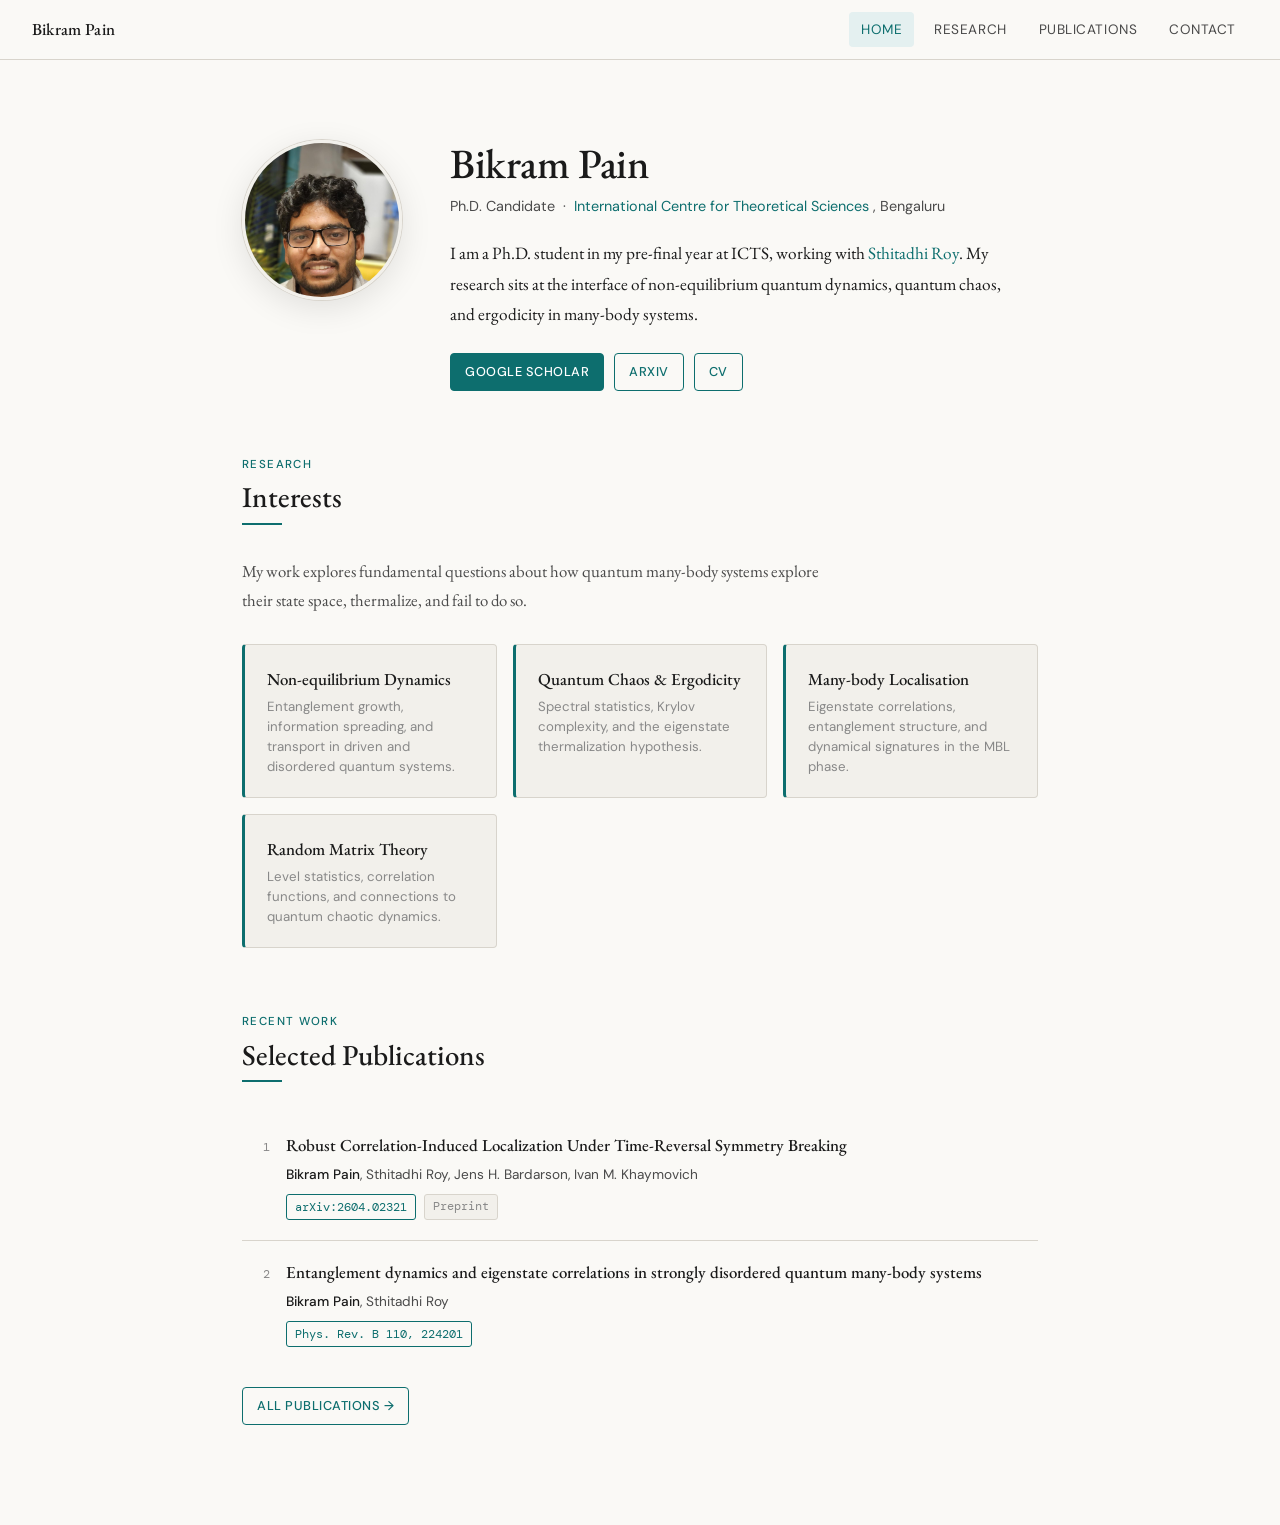
==== index.html @ bce470b9 "Update link to Sthitadhi Roy's profile" ====
<!DOCTYPE html>
<html lang="en">
<head>
  <meta charset="UTF-8">
  <meta name="viewport" content="width=device-width, initial-scale=1.0">
  <title>Bikram Pain</title>
  <link rel="stylesheet" href="style.css">
</head>
<body>

<nav>
  <a class="nav-brand" href="index.html">Bikram Pain</a>
  <div class="nav-links">
    <a href="index.html" class="active">Home</a>
    <a href="research.html">Research</a>
    <a href="publications.html">Publications</a>
    <a href="contact.html">Contact</a>
  </div>
</nav>

<main class="page">
  <section class="hero">
    <div class="hero-photo">
      <img src="profilepicwb.jpeg" alt="Bikram Pain">
    </div>
    <div class="hero-text">
      <h1>Bikram Pain</h1>
      <p class="hero-affil">
        Ph.D. Candidate &nbsp;·&nbsp;
        <a href="https://www.icts.res.in" target="_blank">
          International Centre for Theoretical Sciences
        </a>, Bengaluru
      </p>
      <p class="hero-bio">
        I am a Ph.D. student in my pre-final year at ICTS, working with
        <a href="https://icts.res.in/people/sthitadhi-roy" target="_blank" style="color:var(--teal);text-decoration:none;">Sthitadhi Roy</a>.
        My research sits at the interface of non-equilibrium quantum dynamics,
        quantum chaos, and ergodicity in many-body systems.
      </p>
      <div class="hero-links">
        <a class="btn btn-primary" href="https://scholar.google.com/citations?user=yWUe2VUAAAAJ&hl=en" target="_blank">
          Google Scholar
        </a>
        <a class="btn btn-outline" href="http://arxiv.org/a/pain_b_1" target="_blank">
          arXiv
        </a>
        <a class="btn btn-outline" href="https://drive.google.com/file/d/1TnZN9nhQQeBYiiFIgnc3pZ9tNaSdYTvN/view?usp=sharing" target="_blank">
          CV
        </a>
      </div>
    </div>
  </section>

  <!-- Quick summary of research interests on home page -->
  <section style="margin-top:64px;">
    <p class="section-label">Research</p>
    <h2 class="section-title">Interests</h2>
    <div class="divider"></div>
    <p style="font-family:var(--serif);font-size:1.05rem;color:var(--ink-2);max-width:600px;margin-bottom:28px;line-height:1.75;">
      My work explores fundamental questions about how quantum many-body systems
      explore their state space, thermalize, and fail to do so.
    </p>
    <div class="interest-grid">
      <div class="interest-card">
        <h3>Non-equilibrium Dynamics</h3>
        <p>Entanglement growth, information spreading, and transport in driven and disordered quantum systems.</p>
      </div>
      <div class="interest-card">
        <h3>Quantum Chaos &amp; Ergodicity</h3>
        <p>Spectral statistics, Krylov complexity, and the eigenstate thermalization hypothesis.</p>
      </div>
      <div class="interest-card">
        <h3>Many-body Localisation</h3>
        <p>Eigenstate correlations, entanglement structure, and dynamical signatures in the MBL phase.</p>
      </div>
      <div class="interest-card">
        <h3>Random Matrix Theory</h3>
        <p>Level statistics, correlation functions, and connections to quantum chaotic dynamics.</p>
      </div>
    </div>
  </section>

  <!-- Recent publications teaser -->
  <section style="margin-top:64px;">
    <p class="section-label">Recent work</p>
    <h2 class="section-title">Selected Publications</h2>
    <div class="divider"></div>
    <div class="pub-list">

      <div class="pub-item">
        <span class="pub-num">1</span>
        <div class="pub-body">
          <p class="pub-title">Robust Correlation-Induced Localization Under Time-Reversal Symmetry Breaking</p>
          <p class="pub-authors"><em>Bikram Pain</em>, Sthitadhi Roy, Jens H. Bardarson, Ivan M. Khaymovich</p>
          <div class="pub-links">
            <a class="pub-link" href="https://arxiv.org/abs/2604.02321" target="_blank">arXiv:2604.02321</a>
            <span class="pub-tag">Preprint</span>
          </div>
        </div>
      </div>

      <div class="pub-item">
        <span class="pub-num">2</span>
        <div class="pub-body">
          <p class="pub-title">Entanglement dynamics and eigenstate correlations in strongly disordered quantum many-body systems</p>
          <p class="pub-authors"><em>Bikram Pain</em>, Sthitadhi Roy</p>
          <div class="pub-links">
            <a class="pub-link" href="https://journals.aps.org/prb/abstract/10.1103/PhysRevB.110.224201" target="_blank">Phys. Rev. B 110, 224201</a>
          </div>
        </div>
      </div>

    </div>
    <div style="margin-top:20px;">
      <a class="btn btn-outline" href="publications.html">All publications →</a>
    </div>
  </section>
</main>

</body>
</html>
---- style.css ----
@import url('https://fonts.googleapis.com/css2?family=EB+Garamond:ital,wght@0,400;0,500;0,600;1,400;1,500&family=DM+Sans:wght@300;400;500&family=DM+Mono:wght@400;500&display=swap');

/* ─── TOKENS ─────────────────────────────────────────── */
:root {
  --ink:      #1a1a1a;
  --ink-2:    #4a4a4a;
  --ink-3:    #888;
  --paper:    #faf9f6;
  --paper-2:  #f2f0eb;
  --teal:     #0d6e6e;
  --teal-light: #e4f0f0;
  --teal-dim: #0a5858;
  --rule:     #d8d4cc;
  --serif:    'EB Garamond', Georgia, serif;
  --sans:     'DM Sans', system-ui, sans-serif;
  --mono:     'DM Mono', monospace;
  --radius:   4px;
  --max:      860px;
  --nav-h:    60px;
}

/* ─── RESET ──────────────────────────────────────────── */
*, *::before, *::after { box-sizing: border-box; margin: 0; padding: 0; }
html { scroll-behavior: smooth; }

body {
  font-family: var(--sans);
  font-size: 16px;
  line-height: 1.7;
  color: var(--ink);
  background: var(--paper);
  -webkit-font-smoothing: antialiased;
}

/* ─── NAV ────────────────────────────────────────────── */
nav {
  position: sticky;
  top: 0;
  z-index: 100;
  background: var(--paper);
  border-bottom: 1px solid var(--rule);
  height: var(--nav-h);
  display: flex;
  align-items: center;
  justify-content: space-between;
  padding: 0 32px;
  backdrop-filter: blur(8px);
}

.nav-brand {
  font-family: var(--serif);
  font-size: 1.05rem;
  font-weight: 500;
  color: var(--ink);
  text-decoration: none;
  letter-spacing: 0.01em;
}

.nav-links {
  display: flex;
  gap: 8px;
}

nav a:not(.nav-brand) {
  color: var(--ink-2);
  text-decoration: none;
  font-size: 0.85rem;
  font-weight: 400;
  letter-spacing: 0.04em;
  text-transform: uppercase;
  padding: 6px 12px;
  border-radius: var(--radius);
  transition: color 0.15s, background 0.15s;
}

nav a:not(.nav-brand):hover,
nav a:not(.nav-brand).active {
  color: var(--teal);
  background: var(--teal-light);
}

/* ─── PAGE WRAPPER ───────────────────────────────────── */
.page {
  max-width: var(--max);
  margin: 0 auto;
  padding: 60px 32px 100px;
  animation: fadeUp 0.4s ease both;
}

@keyframes fadeUp {
  from { opacity: 0; transform: translateY(12px); }
  to   { opacity: 1; transform: translateY(0); }
}

/* ─── HOME HERO ──────────────────────────────────────── */
.hero {
  display: grid;
  grid-template-columns: 160px 1fr;
  gap: 48px;
  align-items: start;
  padding-top: 20px;
}

.hero-photo {
  position: relative;
}

.hero-photo img {
  width: 160px;
  height: 160px;
  border-radius: 50%;
  object-fit: cover;
  object-position: top;
  display: block;
  border: 3px solid var(--paper-2);
  box-shadow: 0 0 0 1px var(--rule), 0 8px 32px rgba(0,0,0,0.10);
}

.hero-text h1 {
  font-family: var(--serif);
  font-size: 2.6rem;
  font-weight: 500;
  line-height: 1.15;
  letter-spacing: -0.01em;
  margin-bottom: 6px;
}

.hero-affil {
  font-size: 0.9rem;
  color: var(--ink-2);
  margin-bottom: 20px;
}

.hero-affil a {
  color: var(--teal);
  text-decoration: none;
}

.hero-affil a:hover { text-decoration: underline; }

.hero-bio {
  font-family: var(--serif);
  font-size: 1.08rem;
  color: var(--ink);
  line-height: 1.75;
  max-width: 560px;
  margin-bottom: 24px;
}

.hero-links {
  display: flex;
  gap: 10px;
  flex-wrap: wrap;
}

/* ─── BUTTONS ────────────────────────────────────────── */
.btn {
  display: inline-flex;
  align-items: center;
  gap: 6px;
  font-family: var(--sans);
  font-size: 0.8rem;
  font-weight: 500;
  letter-spacing: 0.04em;
  text-transform: uppercase;
  text-decoration: none;
  padding: 7px 14px;
  border-radius: var(--radius);
  transition: all 0.15s;
  border: 1.5px solid transparent;
}

.btn-primary {
  background: var(--teal);
  color: white;
  border-color: var(--teal);
}
.btn-primary:hover { background: var(--teal-dim); border-color: var(--teal-dim); }

.btn-outline {
  background: transparent;
  color: var(--teal);
  border-color: var(--teal);
}
.btn-outline:hover { background: var(--teal-light); }

/* ─── SECTION HEADINGS ───────────────────────────────── */
.section-label {
  font-family: var(--sans);
  font-size: 0.72rem;
  font-weight: 500;
  letter-spacing: 0.12em;
  text-transform: uppercase;
  color: var(--teal);
  margin-bottom: 6px;
}

.section-title {
  font-family: var(--serif);
  font-size: 1.8rem;
  font-weight: 500;
  color: var(--ink);
  margin-bottom: 8px;
  line-height: 1.2;
}

.divider {
  width: 40px;
  height: 2px;
  background: var(--teal);
  margin-bottom: 32px;
}

/* ─── RESEARCH PAGE ──────────────────────────────────── */
.research-intro {
  font-family: var(--serif);
  font-size: 1.08rem;
  color: var(--ink-2);
  max-width: 640px;
  margin-bottom: 40px;
  line-height: 1.75;
}

.interest-grid {
  display: grid;
  grid-template-columns: repeat(auto-fill, minmax(240px, 1fr));
  gap: 16px;
  margin-top: 12px;
}

.interest-card {
  background: var(--paper-2);
  border: 1px solid var(--rule);
  border-left: 3px solid var(--teal);
  border-radius: var(--radius);
  padding: 20px 22px;
  transition: box-shadow 0.15s, transform 0.15s;
}

.interest-card:hover {
  box-shadow: 0 4px 20px rgba(0,0,0,0.07);
  transform: translateY(-2px);
}

.interest-card h3 {
  font-family: var(--serif);
  font-size: 1.05rem;
  font-weight: 500;
  color: var(--ink);
  margin-bottom: 4px;
}

.interest-card p {
  font-size: 0.83rem;
  color: var(--ink-3);
  line-height: 1.5;
}

/* ─── PUBLICATIONS ───────────────────────────────────── */
.pub-section-label {
  font-family: var(--sans);
  font-size: 0.72rem;
  font-weight: 500;
  letter-spacing: 0.12em;
  text-transform: uppercase;
  color: var(--ink-3);
  margin: 40px 0 16px;
  display: flex;
  align-items: center;
  gap: 12px;
}

.pub-section-label::after {
  content: '';
  flex: 1;
  height: 1px;
  background: var(--rule);
}

.pub-list {
  display: flex;
  flex-direction: column;
  gap: 0;
}

.pub-item {
  display: grid;
  grid-template-columns: 28px 1fr;
  gap: 0 16px;
  padding: 20px 0;
  border-bottom: 1px solid var(--rule);
  animation: fadeUp 0.3s ease both;
}

.pub-item:last-child { border-bottom: none; }

.pub-num {
  font-family: var(--mono);
  font-size: 0.75rem;
  color: var(--ink-3);
  padding-top: 3px;
  text-align: right;
}

.pub-body {}

.pub-title {
  font-family: var(--serif);
  font-size: 1.05rem;
  font-weight: 500;
  color: var(--ink);
  line-height: 1.4;
  margin-bottom: 5px;
}

.pub-authors {
  font-size: 0.85rem;
  color: var(--ink-2);
  margin-bottom: 8px;
}

.pub-authors em { 
  font-style: normal;
  font-weight: 500;
  color: var(--ink);
}

.pub-links {
  display: flex;
  gap: 8px;
  flex-wrap: wrap;
}

.pub-link {
  font-family: var(--mono);
  font-size: 0.75rem;
  color: var(--teal);
  text-decoration: none;
  padding: 2px 8px;
  border: 1px solid var(--teal);
  border-radius: 3px;
  transition: background 0.12s, color 0.12s;
}

.pub-link:hover {
  background: var(--teal);
  color: white;
}

.pub-tag {
  font-family: var(--mono);
  font-size: 0.72rem;
  color: var(--ink-3);
  padding: 2px 8px;
  background: var(--paper-2);
  border: 1px solid var(--rule);
  border-radius: 3px;
}

/* ─── CONTACT PAGE ───────────────────────────────────── */
.contact-grid {
  display: grid;
  grid-template-columns: 1fr 1fr;
  gap: 24px;
  margin-top: 12px;
}

.contact-card {
  background: var(--paper-2);
  border: 1px solid var(--rule);
  border-radius: var(--radius);
  padding: 24px 28px;
}

.contact-card-label {
  font-size: 0.72rem;
  font-weight: 500;
  letter-spacing: 0.1em;
  text-transform: uppercase;
  color: var(--ink-3);
  margin-bottom: 8px;
}

.contact-card a {
  font-family: var(--mono);
  font-size: 0.9rem;
  color: var(--teal);
  text-decoration: none;
  word-break: break-all;
}

.contact-card a:hover { text-decoration: underline; }

.contact-card p {
  font-size: 0.9rem;
  color: var(--ink-2);
}

/* ─── RESPONSIVE ─────────────────────────────────────── */
@media (max-width: 640px) {
  .page { padding: 40px 20px 80px; }
  nav { padding: 0 20px; }
  .hero { grid-template-columns: 1fr; gap: 24px; }
  .hero-photo img { width: 120px; height: 120px; }
  .hero-text h1 { font-size: 2rem; }
  .contact-grid { grid-template-columns: 1fr; }
  .interest-grid { grid-template-columns: 1fr; }
}
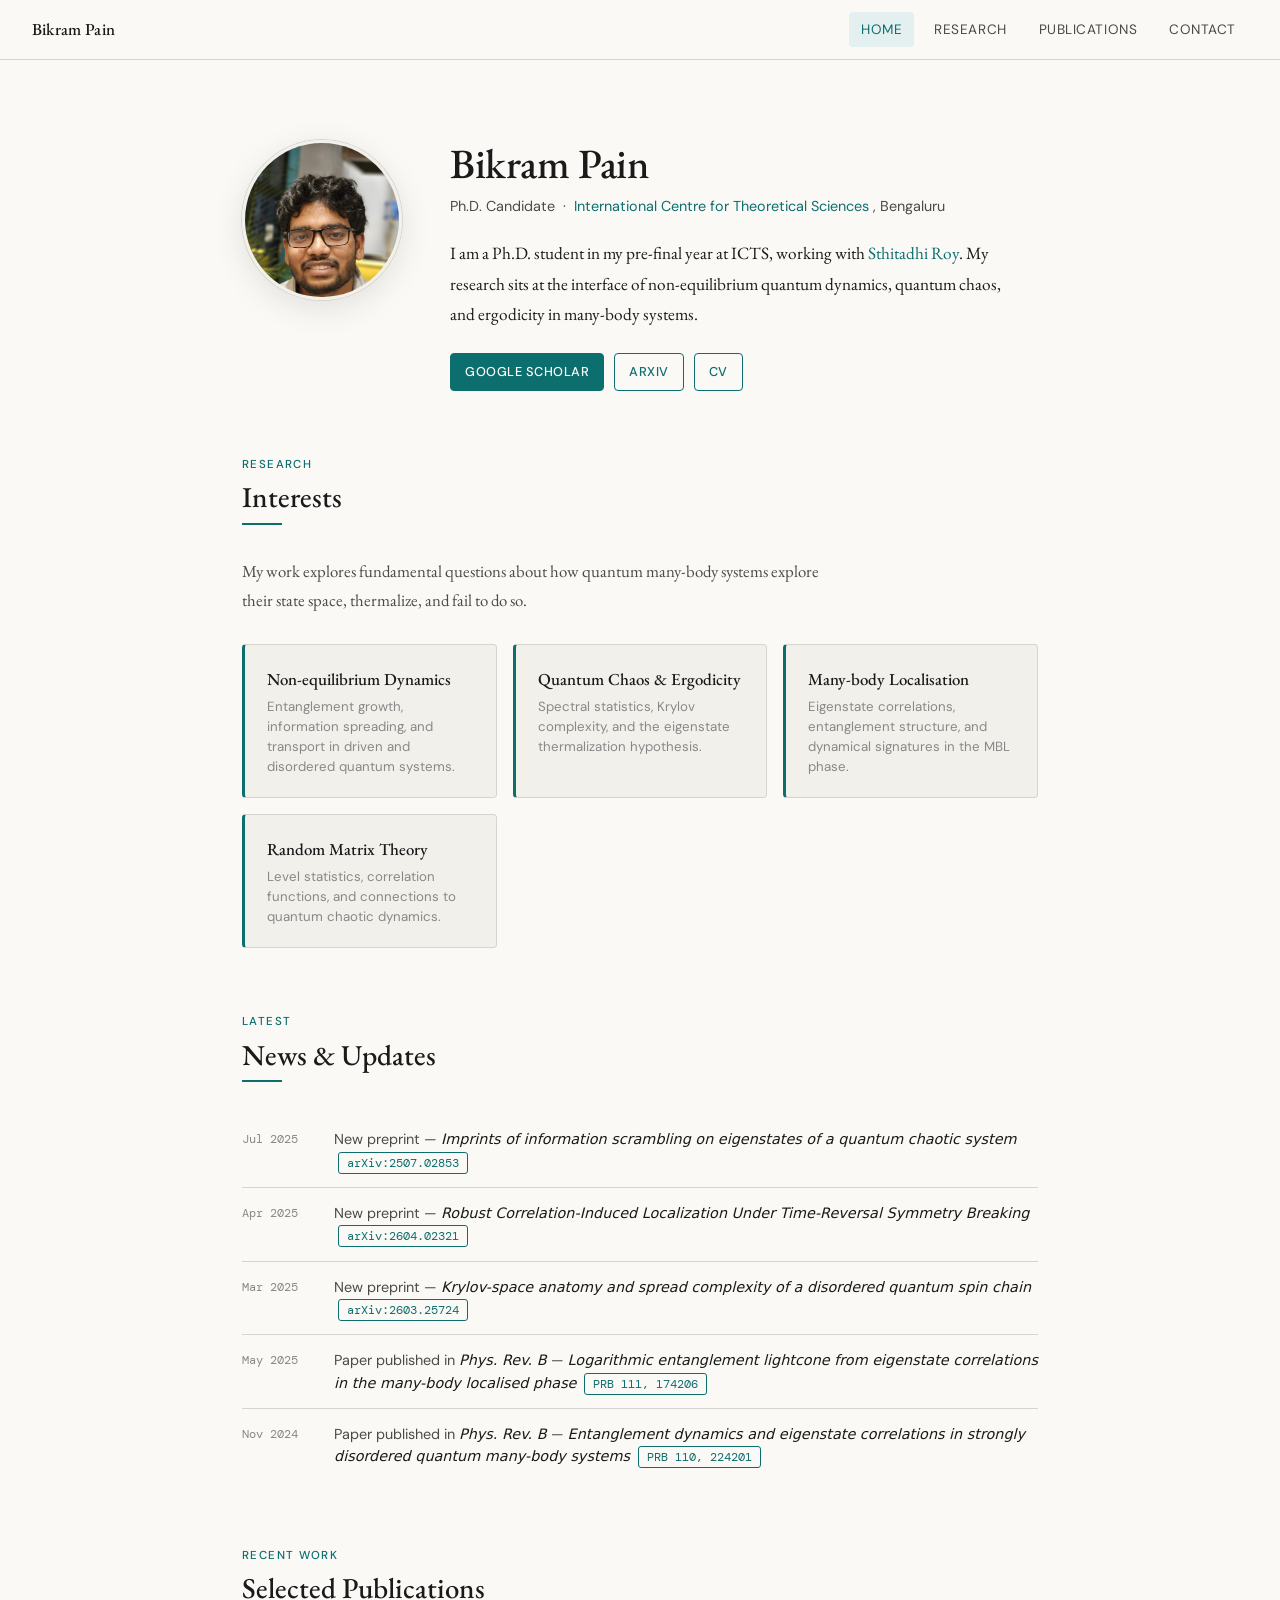
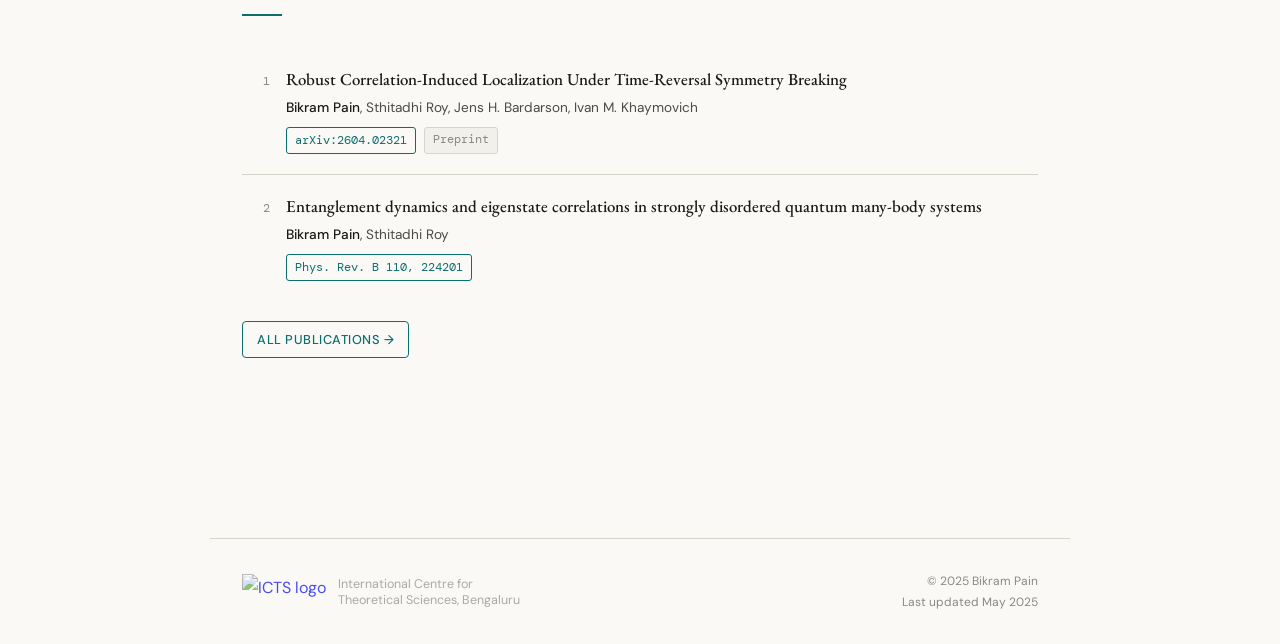
==== commit cca3e7d5: "Add files via upload" ====
--- a/index.html
+++ b/index.html
@@ -5,6 +5,7 @@
   <meta name="viewport" content="width=device-width, initial-scale=1.0">
   <title>Bikram Pain</title>
   <link rel="stylesheet" href="style.css">
+  <link rel="icon" type="image/svg+xml" href="favicon.svg">
 </head>
 <body>
 
@@ -33,7 +34,7 @@
       </p>
       <p class="hero-bio">
         I am a Ph.D. student in my pre-final year at ICTS, working with
-        <a href="https://icts.res.in/people/sthitadhi-roy" target="_blank" style="color:var(--teal);text-decoration:none;">Sthitadhi Roy</a>.
+        <a href="https://home.icts.res.in/~sthitadhi/" target="_blank" style="color:var(--teal);text-decoration:none;">Sthitadhi Roy</a>.
         My research sits at the interface of non-equilibrium quantum dynamics,
         quantum chaos, and ergodicity in many-body systems.
       </p>
@@ -80,6 +81,56 @@
     </div>
   </section>
 
+  <!-- News & Updates -->
+  <section style="margin-top:64px;">
+    <p class="section-label">Latest</p>
+    <h2 class="section-title">News &amp; Updates</h2>
+    <div class="divider"></div>
+    <div class="news-list">
+
+      <div class="news-item">
+        <span class="news-date">Jul 2025</span>
+        <div class="news-body">
+          New preprint — <em>Imprints of information scrambling on eigenstates of a quantum chaotic system</em>
+          &nbsp;<a class="pub-link" href="https://arxiv.org/abs/2507.02853" target="_blank">arXiv:2507.02853</a>
+        </div>
+      </div>
+
+      <div class="news-item">
+        <span class="news-date">Apr 2025</span>
+        <div class="news-body">
+          New preprint — <em>Robust Correlation-Induced Localization Under Time-Reversal Symmetry Breaking</em>
+          &nbsp;<a class="pub-link" href="https://arxiv.org/abs/2604.02321" target="_blank">arXiv:2604.02321</a>
+        </div>
+      </div>
+
+      <div class="news-item">
+        <span class="news-date">Mar 2025</span>
+        <div class="news-body">
+          New preprint — <em>Krylov-space anatomy and spread complexity of a disordered quantum spin chain</em>
+          &nbsp;<a class="pub-link" href="https://arxiv.org/abs/2603.25724" target="_blank">arXiv:2603.25724</a>
+        </div>
+      </div>
+
+      <div class="news-item">
+        <span class="news-date">May 2025</span>
+        <div class="news-body">
+          Paper published in <em>Phys. Rev. B</em> — <em>Logarithmic entanglement lightcone from eigenstate correlations in the many-body localised phase</em>
+          &nbsp;<a class="pub-link" href="https://journals.aps.org/prb/abstract/10.1103/PhysRevB.111.174206" target="_blank">PRB 111, 174206</a>
+        </div>
+      </div>
+
+      <div class="news-item">
+        <span class="news-date">Nov 2024</span>
+        <div class="news-body">
+          Paper published in <em>Phys. Rev. B</em> — <em>Entanglement dynamics and eigenstate correlations in strongly disordered quantum many-body systems</em>
+          &nbsp;<a class="pub-link" href="https://journals.aps.org/prb/abstract/10.1103/PhysRevB.110.224201" target="_blank">PRB 110, 224201</a>
+        </div>
+      </div>
+
+    </div>
+  </section>
+
   <!-- Recent publications teaser -->
   <section style="margin-top:64px;">
     <p class="section-label">Recent work</p>
@@ -117,5 +168,13 @@
   </section>
 </main>
 
+<footer class="site-footer">
+  <a class="footer-icts" href="https://www.icts.res.in" target="_blank">
+    <img src="https://www.icts.res.in/sites/default/files/icts-logo.png" alt="ICTS logo">
+    <span>International Centre for<br>Theoretical Sciences, Bengaluru</span>
+  </a>
+  <p class="footer-meta">© 2025 Bikram Pain<br>Last updated May 2025</p>
+</footer>
+
 </body>
 </html>
--- a/style.css
+++ b/style.css
@@ -396,6 +396,85 @@
   color: var(--ink-2);
 }
 
+/* ─── NEWS ───────────────────────────────────────────── */
+.news-list {
+  display: flex;
+  flex-direction: column;
+}
+
+.news-item {
+  display: grid;
+  grid-template-columns: 72px 1fr;
+  gap: 0 20px;
+  padding: 14px 0;
+  border-bottom: 1px solid var(--rule);
+  font-size: 0.9rem;
+  line-height: 1.55;
+  animation: fadeUp 0.3s ease both;
+}
+
+.news-item:last-child { border-bottom: none; }
+
+.news-date {
+  font-family: var(--mono);
+  font-size: 0.75rem;
+  color: var(--ink-3);
+  padding-top: 2px;
+  white-space: nowrap;
+}
+
+.news-body {
+  color: var(--ink-2);
+}
+
+.news-body em {
+  font-style: italic;
+  color: var(--ink);
+}
+
+/* ─── FOOTER ─────────────────────────────────────────── */
+.site-footer {
+  border-top: 1px solid var(--rule);
+  margin-top: 80px;
+  padding: 32px 32px;
+  max-width: var(--max);
+  margin-left: auto;
+  margin-right: auto;
+  display: flex;
+  align-items: center;
+  justify-content: space-between;
+  gap: 20px;
+  flex-wrap: wrap;
+}
+
+.footer-icts {
+  display: flex;
+  align-items: center;
+  gap: 12px;
+  text-decoration: none;
+  opacity: 0.7;
+  transition: opacity 0.15s;
+}
+
+.footer-icts:hover { opacity: 1; }
+
+.footer-icts img {
+  height: 36px;
+  width: auto;
+}
+
+.footer-icts span {
+  font-size: 0.78rem;
+  color: var(--ink-3);
+  line-height: 1.3;
+}
+
+.footer-meta {
+  font-size: 0.75rem;
+  color: var(--ink-3);
+  text-align: right;
+}
+
 /* ─── RESPONSIVE ─────────────────────────────────────── */
 @media (max-width: 640px) {
   .page { padding: 40px 20px 80px; }
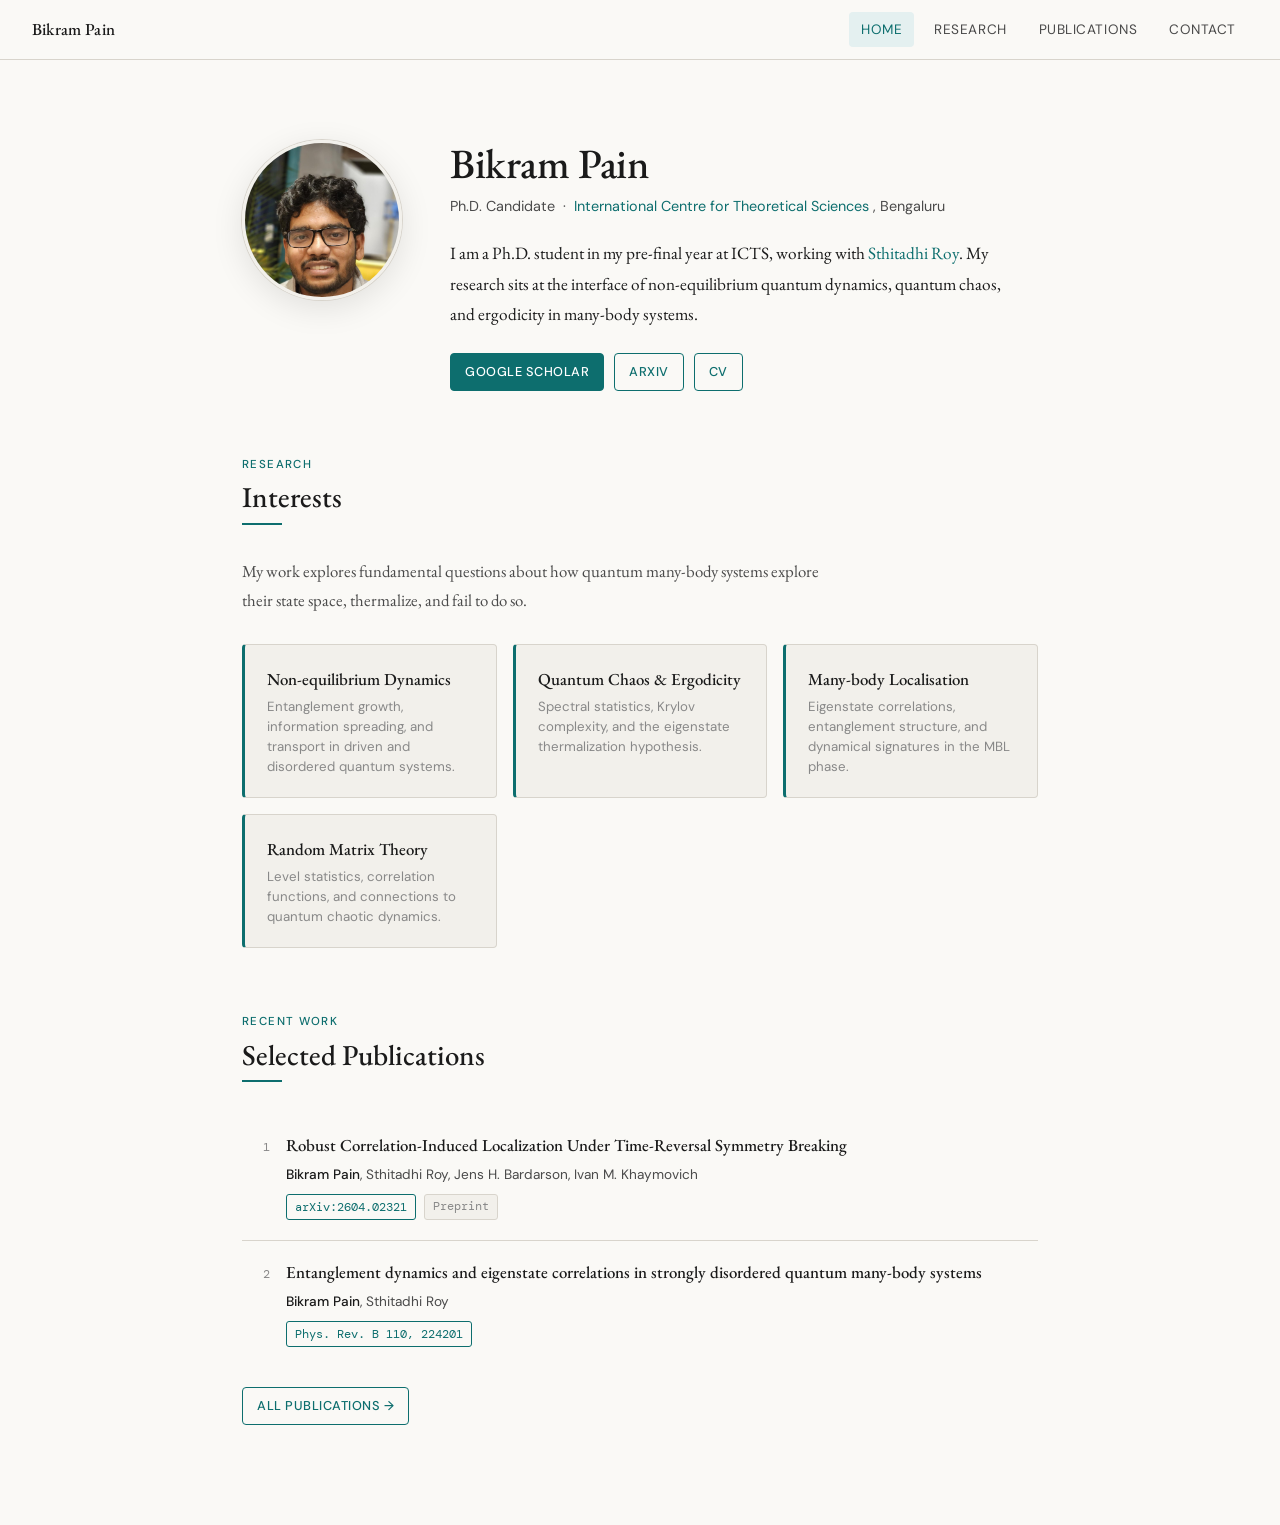
==== commit 1676ac11: "Add files via upload" ====
--- a/index.html
+++ b/index.html
@@ -5,7 +5,6 @@
   <meta name="viewport" content="width=device-width, initial-scale=1.0">
   <title>Bikram Pain</title>
   <link rel="stylesheet" href="style.css">
-  <link rel="icon" type="image/svg+xml" href="favicon.svg">
 </head>
 <body>
 
@@ -81,56 +80,6 @@
     </div>
   </section>
 
-  <!-- News & Updates -->
-  <section style="margin-top:64px;">
-    <p class="section-label">Latest</p>
-    <h2 class="section-title">News &amp; Updates</h2>
-    <div class="divider"></div>
-    <div class="news-list">
-
-      <div class="news-item">
-        <span class="news-date">Jul 2025</span>
-        <div class="news-body">
-          New preprint — <em>Imprints of information scrambling on eigenstates of a quantum chaotic system</em>
-          &nbsp;<a class="pub-link" href="https://arxiv.org/abs/2507.02853" target="_blank">arXiv:2507.02853</a>
-        </div>
-      </div>
-
-      <div class="news-item">
-        <span class="news-date">Apr 2025</span>
-        <div class="news-body">
-          New preprint — <em>Robust Correlation-Induced Localization Under Time-Reversal Symmetry Breaking</em>
-          &nbsp;<a class="pub-link" href="https://arxiv.org/abs/2604.02321" target="_blank">arXiv:2604.02321</a>
-        </div>
-      </div>
-
-      <div class="news-item">
-        <span class="news-date">Mar 2025</span>
-        <div class="news-body">
-          New preprint — <em>Krylov-space anatomy and spread complexity of a disordered quantum spin chain</em>
-          &nbsp;<a class="pub-link" href="https://arxiv.org/abs/2603.25724" target="_blank">arXiv:2603.25724</a>
-        </div>
-      </div>
-
-      <div class="news-item">
-        <span class="news-date">May 2025</span>
-        <div class="news-body">
-          Paper published in <em>Phys. Rev. B</em> — <em>Logarithmic entanglement lightcone from eigenstate correlations in the many-body localised phase</em>
-          &nbsp;<a class="pub-link" href="https://journals.aps.org/prb/abstract/10.1103/PhysRevB.111.174206" target="_blank">PRB 111, 174206</a>
-        </div>
-      </div>
-
-      <div class="news-item">
-        <span class="news-date">Nov 2024</span>
-        <div class="news-body">
-          Paper published in <em>Phys. Rev. B</em> — <em>Entanglement dynamics and eigenstate correlations in strongly disordered quantum many-body systems</em>
-          &nbsp;<a class="pub-link" href="https://journals.aps.org/prb/abstract/10.1103/PhysRevB.110.224201" target="_blank">PRB 110, 224201</a>
-        </div>
-      </div>
-
-    </div>
-  </section>
-
   <!-- Recent publications teaser -->
   <section style="margin-top:64px;">
     <p class="section-label">Recent work</p>
@@ -168,13 +117,5 @@
   </section>
 </main>
 
-<footer class="site-footer">
-  <a class="footer-icts" href="https://www.icts.res.in" target="_blank">
-    <img src="https://www.icts.res.in/sites/default/files/icts-logo.png" alt="ICTS logo">
-    <span>International Centre for<br>Theoretical Sciences, Bengaluru</span>
-  </a>
-  <p class="footer-meta">© 2025 Bikram Pain<br>Last updated May 2025</p>
-</footer>
-
 </body>
 </html>
--- a/style.css
+++ b/style.css
@@ -396,85 +396,6 @@
   color: var(--ink-2);
 }
 
-/* ─── NEWS ───────────────────────────────────────────── */
-.news-list {
-  display: flex;
-  flex-direction: column;
-}
-
-.news-item {
-  display: grid;
-  grid-template-columns: 72px 1fr;
-  gap: 0 20px;
-  padding: 14px 0;
-  border-bottom: 1px solid var(--rule);
-  font-size: 0.9rem;
-  line-height: 1.55;
-  animation: fadeUp 0.3s ease both;
-}
-
-.news-item:last-child { border-bottom: none; }
-
-.news-date {
-  font-family: var(--mono);
-  font-size: 0.75rem;
-  color: var(--ink-3);
-  padding-top: 2px;
-  white-space: nowrap;
-}
-
-.news-body {
-  color: var(--ink-2);
-}
-
-.news-body em {
-  font-style: italic;
-  color: var(--ink);
-}
-
-/* ─── FOOTER ─────────────────────────────────────────── */
-.site-footer {
-  border-top: 1px solid var(--rule);
-  margin-top: 80px;
-  padding: 32px 32px;
-  max-width: var(--max);
-  margin-left: auto;
-  margin-right: auto;
-  display: flex;
-  align-items: center;
-  justify-content: space-between;
-  gap: 20px;
-  flex-wrap: wrap;
-}
-
-.footer-icts {
-  display: flex;
-  align-items: center;
-  gap: 12px;
-  text-decoration: none;
-  opacity: 0.7;
-  transition: opacity 0.15s;
-}
-
-.footer-icts:hover { opacity: 1; }
-
-.footer-icts img {
-  height: 36px;
-  width: auto;
-}
-
-.footer-icts span {
-  font-size: 0.78rem;
-  color: var(--ink-3);
-  line-height: 1.3;
-}
-
-.footer-meta {
-  font-size: 0.75rem;
-  color: var(--ink-3);
-  text-align: right;
-}
-
 /* ─── RESPONSIVE ─────────────────────────────────────── */
 @media (max-width: 640px) {
   .page { padding: 40px 20px 80px; }
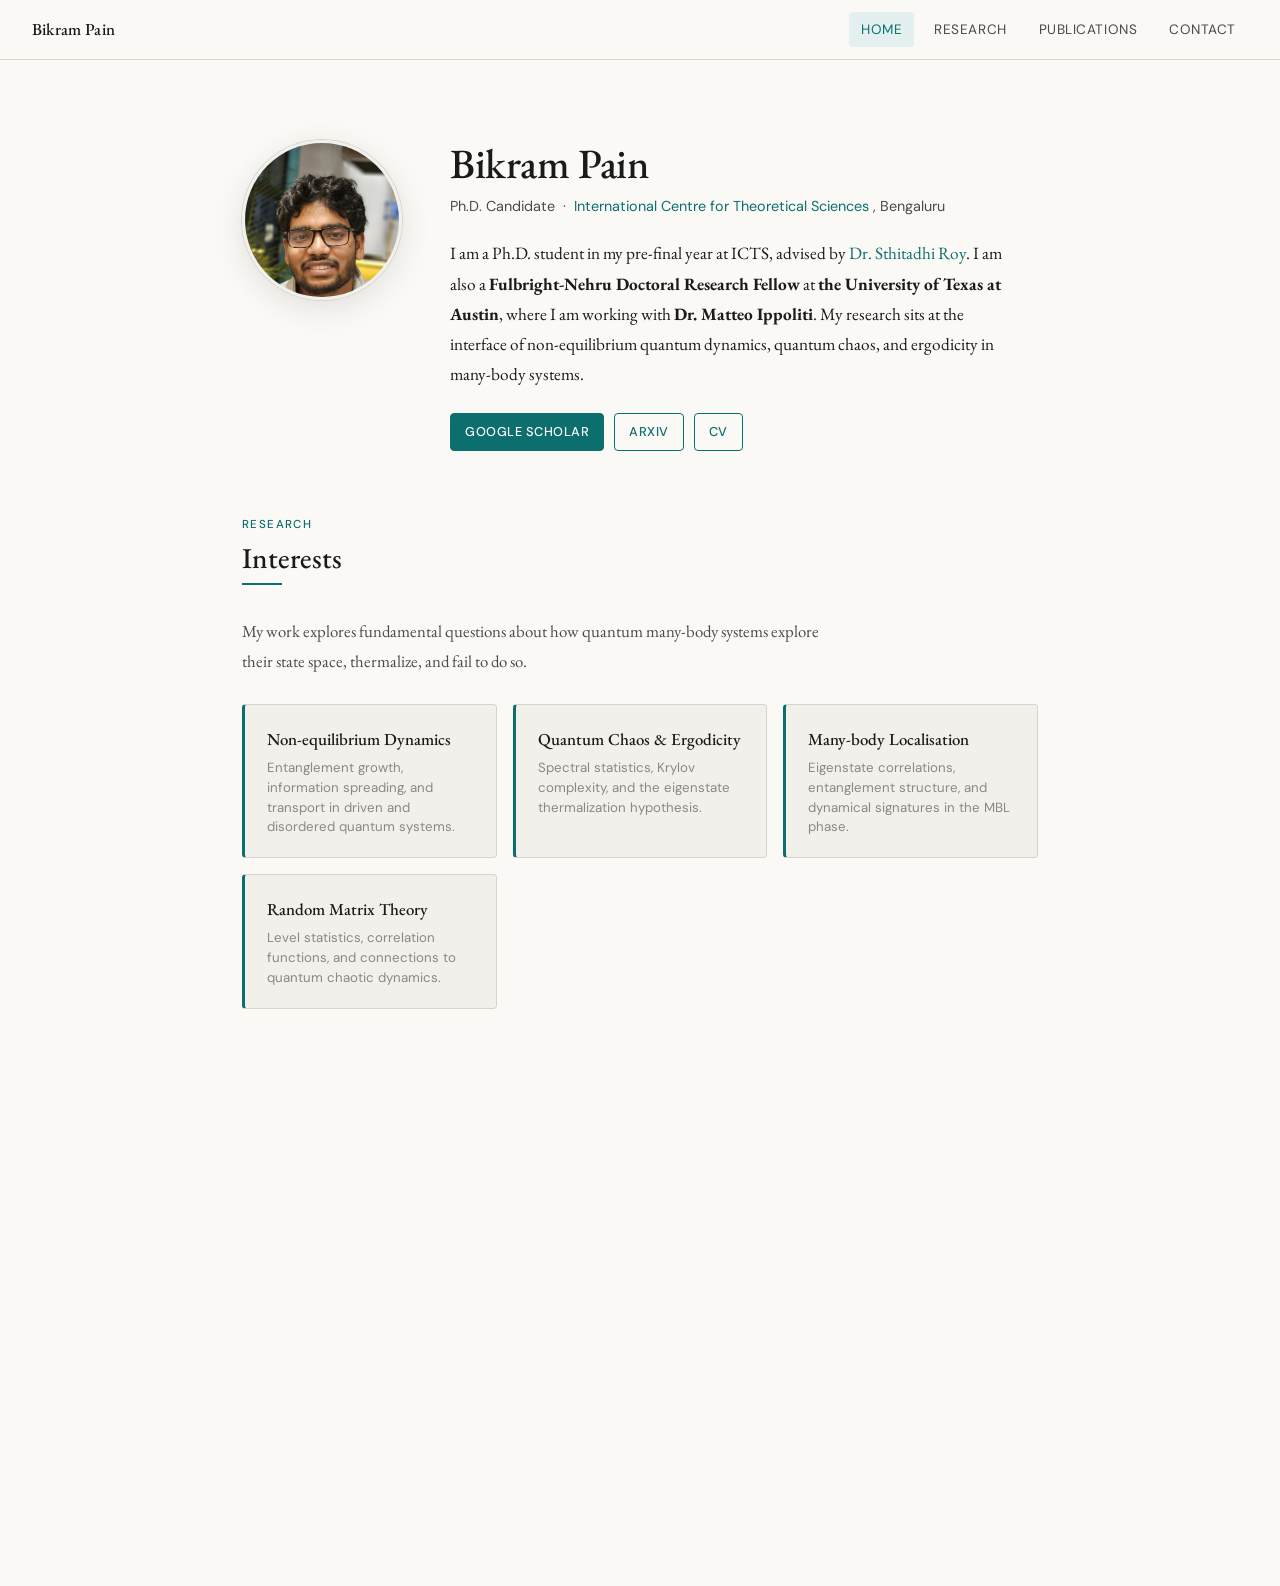
==== commit 93dc8cdc: "Revise hero bio with updated academic information Updated biography to include advisor and fellowshi" ====
--- a/index.html
+++ b/index.html
@@ -5,6 +5,7 @@
   <meta name="viewport" content="width=device-width, initial-scale=1.0">
   <title>Bikram Pain</title>
   <link rel="stylesheet" href="style.css">
+  <link rel="icon" type="image/svg+xml" href="favicon.svg">
 </head>
 <body>
 
@@ -31,12 +32,15 @@
           International Centre for Theoretical Sciences
         </a>, Bengaluru
       </p>
-      <p class="hero-bio">
-        I am a Ph.D. student in my pre-final year at ICTS, working with
-        <a href="https://home.icts.res.in/~sthitadhi/" target="_blank" style="color:var(--teal);text-decoration:none;">Sthitadhi Roy</a>.
-        My research sits at the interface of non-equilibrium quantum dynamics,
-        quantum chaos, and ergodicity in many-body systems.
-      </p>
+<p class="hero-bio">
+  I am a Ph.D. student in my pre-final year at ICTS, advised by
+  <a href="https://icts.res.in/people/sthitadhi-roy" target="_blank" style="color:var(--teal);text-decoration:none;">Dr. Sthitadhi Roy</a>.  I am also a <strong>Fulbright-Nehru Doctoral Research Fellow</strong> at
+  <strong>the University of Texas at Austin</strong>, where I am working with
+  <strong>Dr. Matteo Ippoliti</strong>.
+  My research sits at the interface of non-equilibrium quantum dynamics,
+  quantum chaos, and ergodicity in many-body systems.
+</p>
+
       <div class="hero-links">
         <a class="btn btn-primary" href="https://scholar.google.com/citations?user=yWUe2VUAAAAJ&hl=en" target="_blank">
           Google Scholar
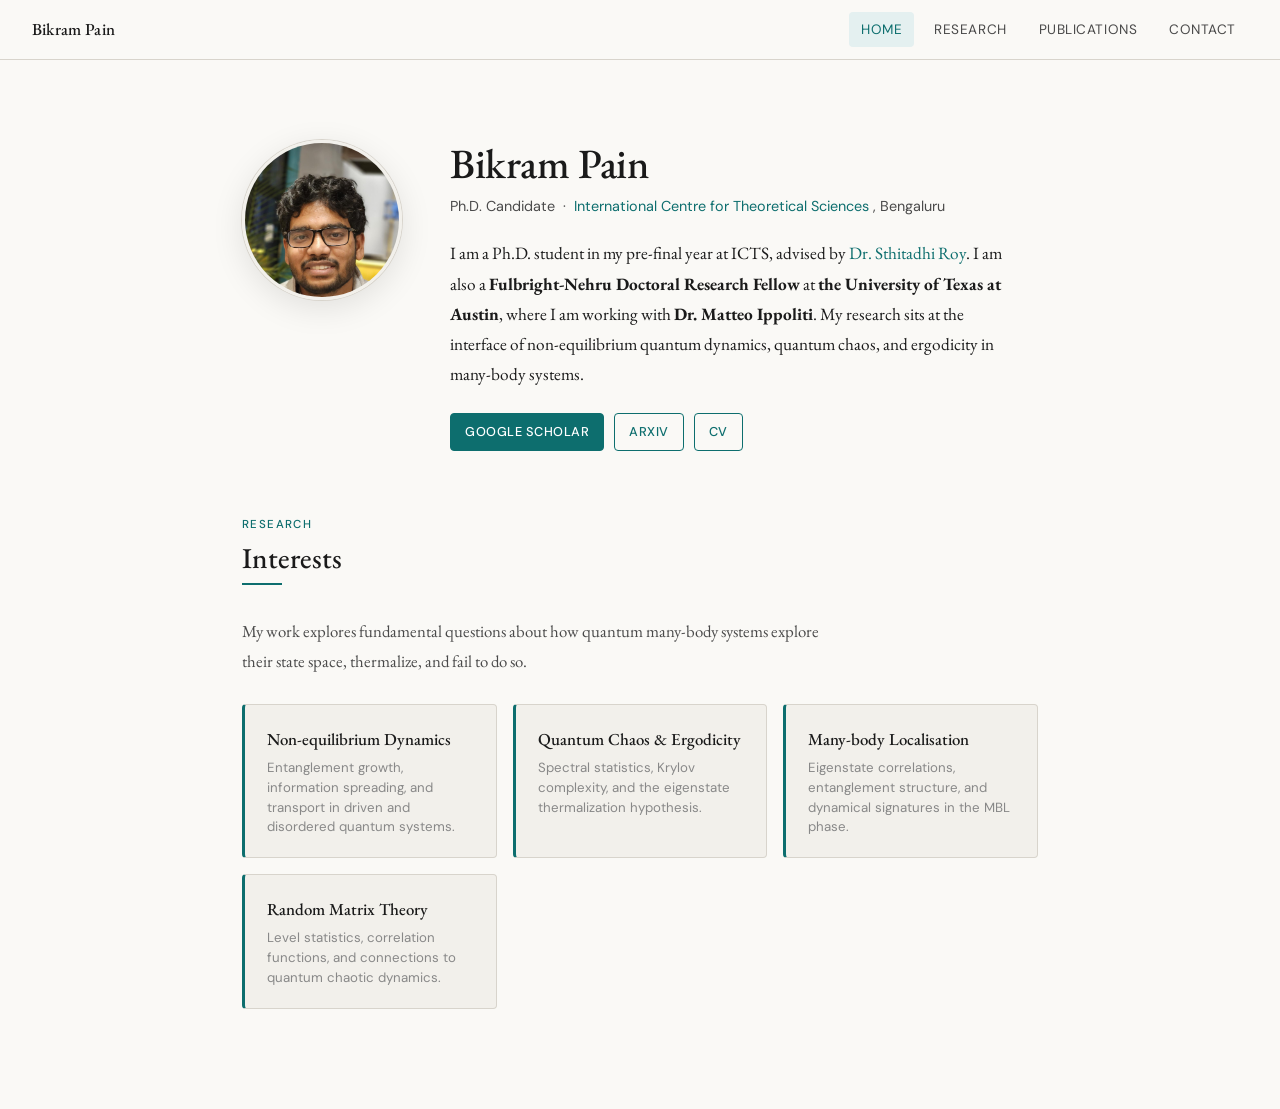
==== commit 790f4e3c: "Delete Recent Publications section from index.html Removed the Recent Publications section from the " ====
--- a/index.html
+++ b/index.html
@@ -84,42 +84,7 @@
     </div>
   </section>
 
-  <!-- Recent publications teaser -->
-  <section style="margin-top:64px;">
-    <p class="section-label">Recent work</p>
-    <h2 class="section-title">Selected Publications</h2>
-    <div class="divider"></div>
-    <div class="pub-list">
 
-      <div class="pub-item">
-        <span class="pub-num">1</span>
-        <div class="pub-body">
-          <p class="pub-title">Robust Correlation-Induced Localization Under Time-Reversal Symmetry Breaking</p>
-          <p class="pub-authors"><em>Bikram Pain</em>, Sthitadhi Roy, Jens H. Bardarson, Ivan M. Khaymovich</p>
-          <div class="pub-links">
-            <a class="pub-link" href="https://arxiv.org/abs/2604.02321" target="_blank">arXiv:2604.02321</a>
-            <span class="pub-tag">Preprint</span>
-          </div>
-        </div>
-      </div>
-
-      <div class="pub-item">
-        <span class="pub-num">2</span>
-        <div class="pub-body">
-          <p class="pub-title">Entanglement dynamics and eigenstate correlations in strongly disordered quantum many-body systems</p>
-          <p class="pub-authors"><em>Bikram Pain</em>, Sthitadhi Roy</p>
-          <div class="pub-links">
-            <a class="pub-link" href="https://journals.aps.org/prb/abstract/10.1103/PhysRevB.110.224201" target="_blank">Phys. Rev. B 110, 224201</a>
-          </div>
-        </div>
-      </div>
-
-    </div>
-    <div style="margin-top:20px;">
-      <a class="btn btn-outline" href="publications.html">All publications →</a>
-    </div>
-  </section>
-</main>
 
 </body>
 </html>
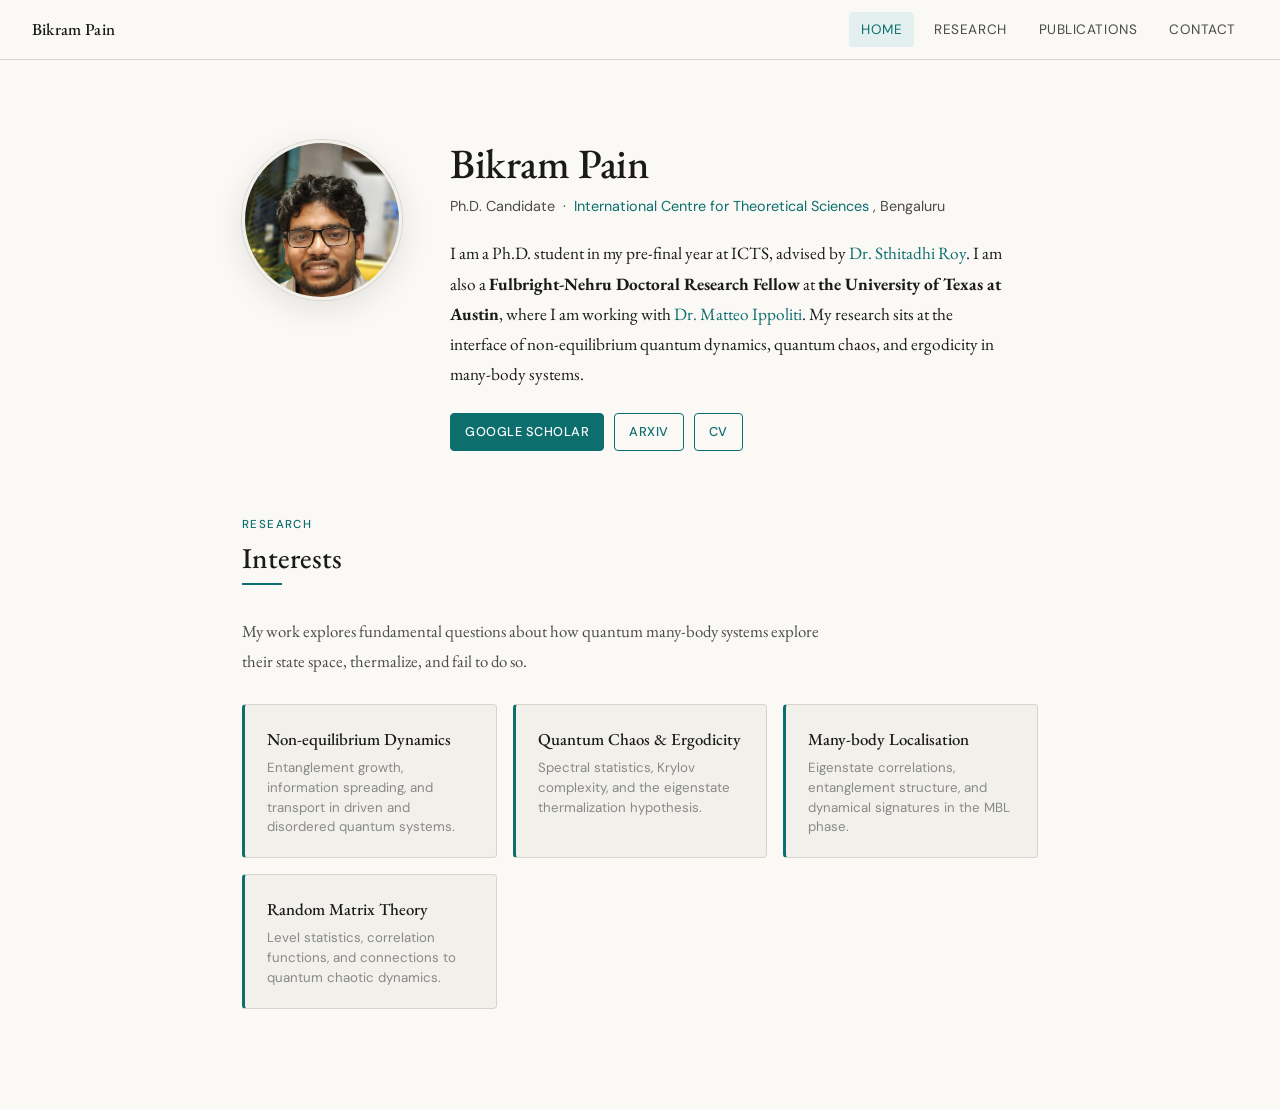
==== commit 8c39e904: "Update link for Dr. Matteo Ippoliti" ====
--- a/index.html
+++ b/index.html
@@ -36,7 +36,7 @@
   I am a Ph.D. student in my pre-final year at ICTS, advised by
   <a href="https://icts.res.in/people/sthitadhi-roy" target="_blank" style="color:var(--teal);text-decoration:none;">Dr. Sthitadhi Roy</a>.  I am also a <strong>Fulbright-Nehru Doctoral Research Fellow</strong> at
   <strong>the University of Texas at Austin</strong>, where I am working with
-  <strong>Dr. Matteo Ippoliti</strong>.
+  <a href="https://matteoippoliti.com/" target="_blank" style="color:var(--teal);text-decoration:none;">Dr. Matteo Ippoliti</a>.
   My research sits at the interface of non-equilibrium quantum dynamics,
   quantum chaos, and ergodicity in many-body systems.
 </p>
